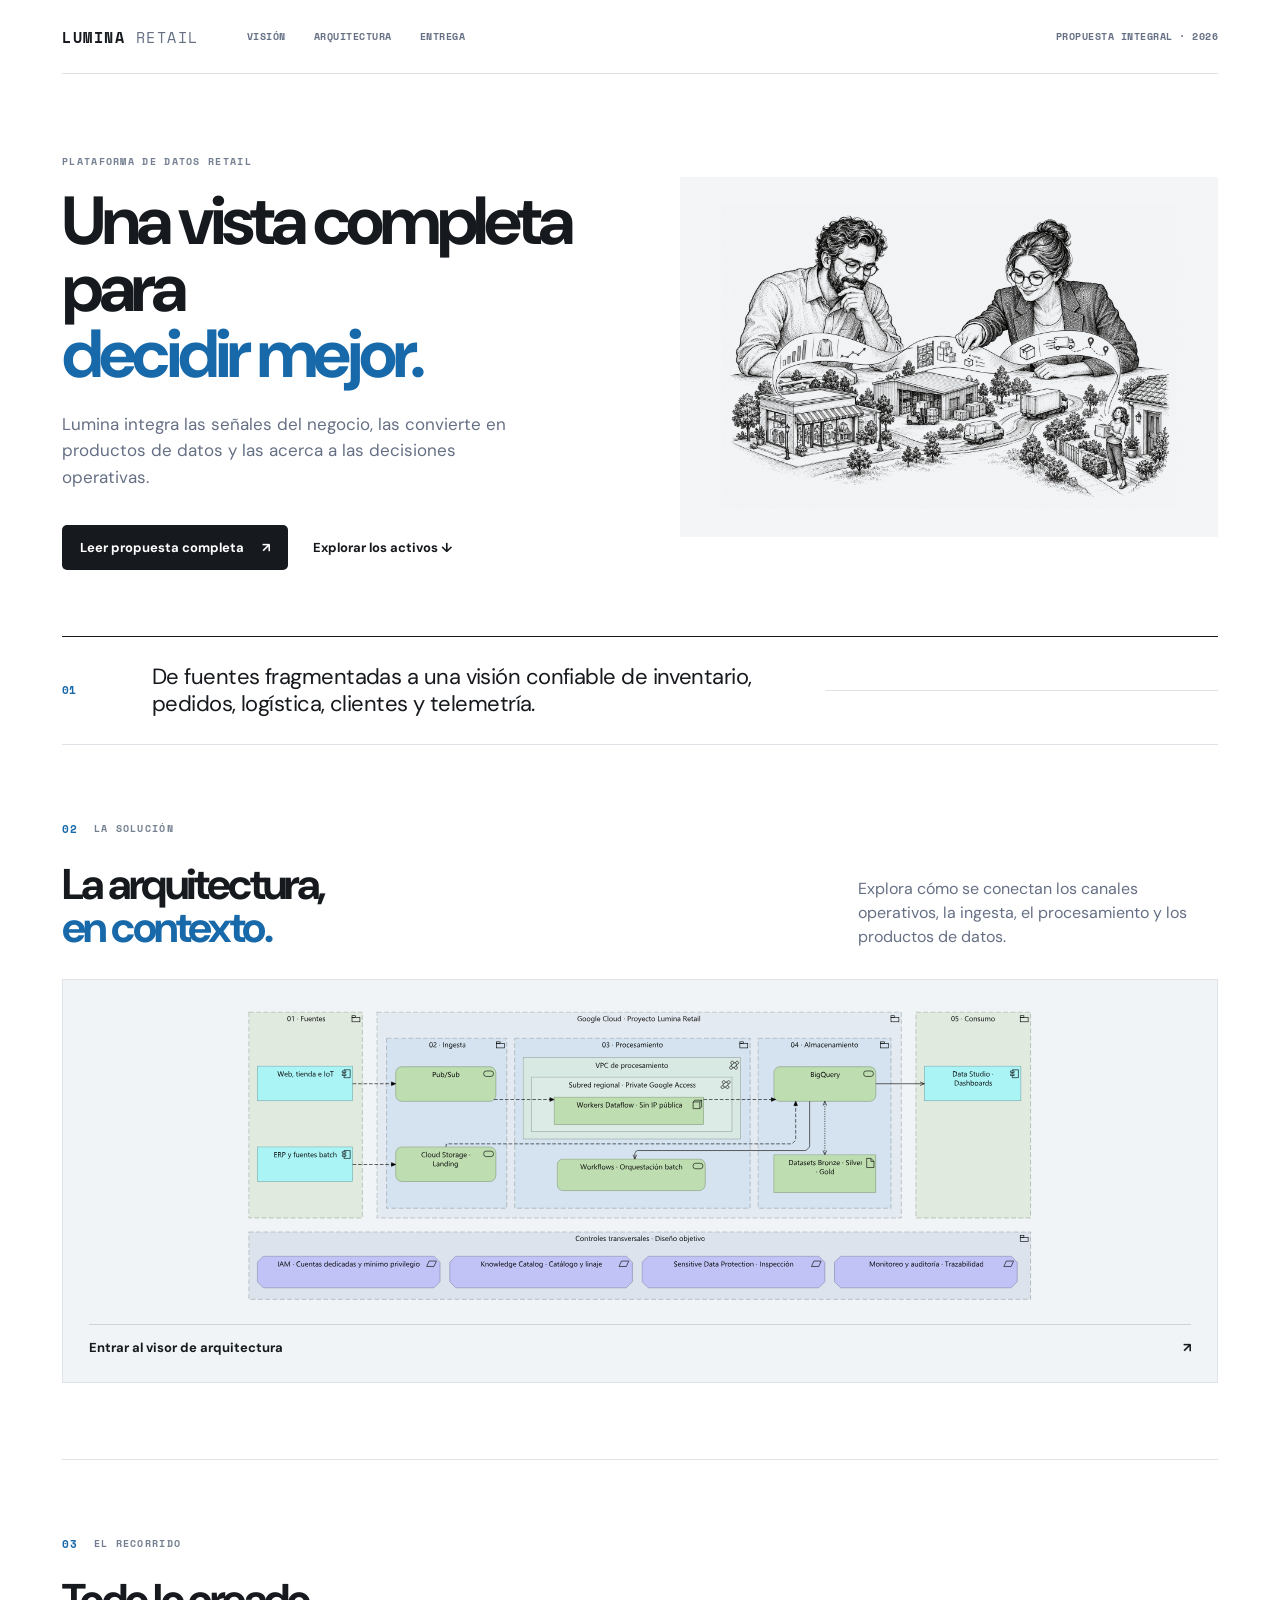
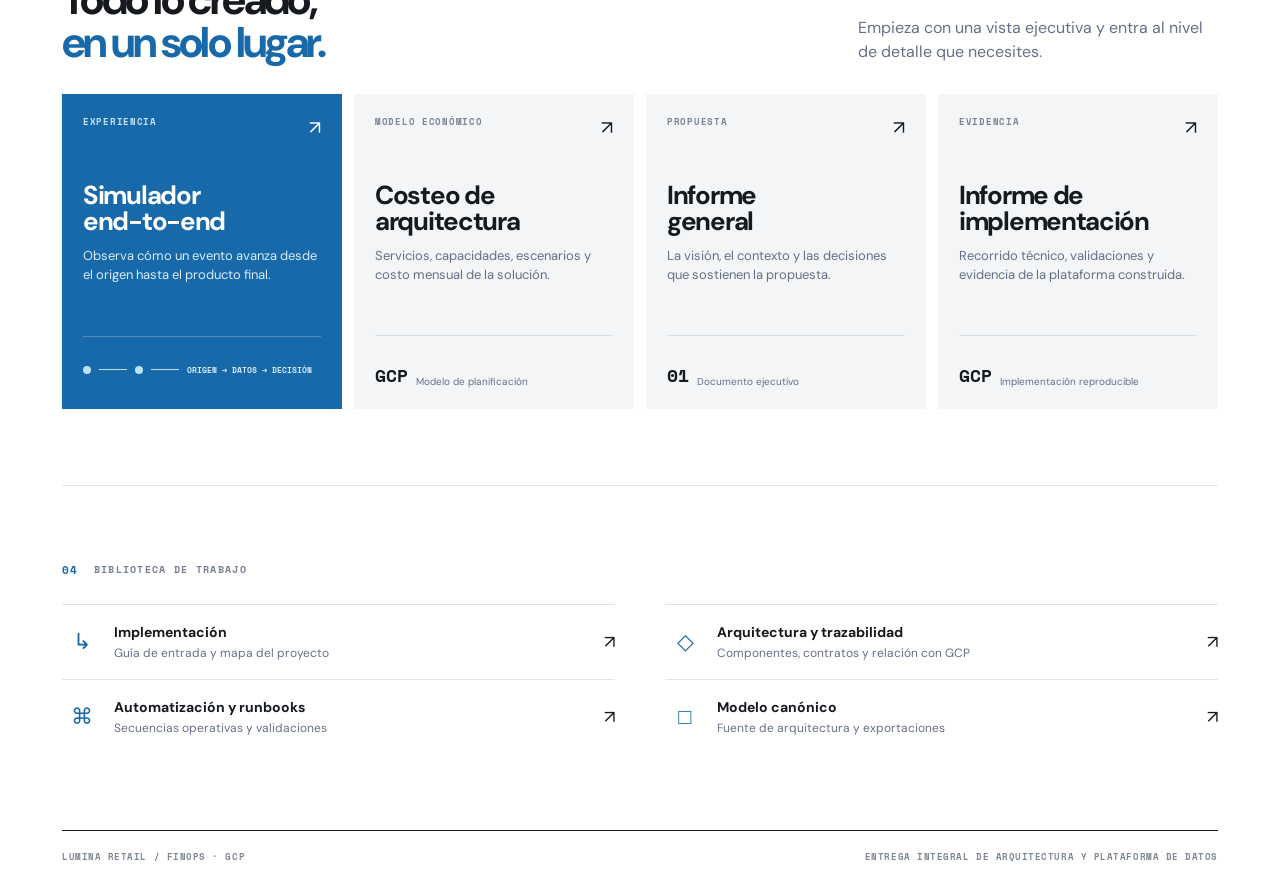
==== docs/index.html @ b5a973d7 "feat: add unified navigation and architecture viewer" ====
<!doctype html>
<html lang="es">
<head>
  <meta charset="utf-8">
  <meta name="viewport" content="width=device-width, initial-scale=1">
  <title>Lumina Retail · Entrega integral</title>
  <link rel="stylesheet" href="portal.css">
</head>
<body>
  <div class="page">
    <header class="masthead">
      <a class="brand" href="./">LUMINA <span>RETAIL</span></a>
      <nav><a href="#vision">Visión</a><a href="#arquitectura">Arquitectura</a><a href="#entrega">Entrega</a></nav>
      <span class="edition">PROPUESTA INTEGRAL · 2026</span>
    </header>

    <main>
      <section class="hero" id="vision">
        <div class="hero-copy">
          <p class="kicker">PLATAFORMA DE DATOS RETAIL</p>
          <h1>Una vista completa para<br><em>decidir mejor.</em></h1>
          <p class="lead">Lumina integra las señales del negocio, las convierte en productos de datos y las acerca a las decisiones operativas.</p>
          <div class="hero-links"><a class="button dark" href="report/Lumina_Retail_Informe.pdf">Leer propuesta completa <span>↗</span></a><a class="text-link" href="#entrega">Explorar los activos <span>↓</span></a></div>
        </div>
        <div class="hero-image"><img src="report-resources/figures/portadas/01_resumen_ejecutivo.png" alt="Visión ejecutiva de Lumina Retail"></div>
      </section>

      <section class="statement"><span class="number">01</span><p>De fuentes fragmentadas a una visión confiable de inventario, pedidos, logística, clientes y telemetría.</p><span class="rule"></span></section>

      <section class="architecture" id="arquitectura">
        <div class="section-label"><span>02</span><span>La solución</span></div>
        <div class="section-intro"><h2>La arquitectura,<br><em>en contexto.</em></h2><p>Explora cómo se conectan los canales operativos, la ingesta, el procesamiento y los productos de datos.</p></div>
        <a class="architecture-card" href="arquitectura/"><img src="report-resources/figures/arquitectura/09_arquitectura_red_overview.svg" alt="Diagrama general de arquitectura de red"><span>Entrar al visor de arquitectura <b>↗</b></span></a>
      </section>

      <section class="journey" id="entrega">
        <div class="section-label"><span>03</span><span>El recorrido</span></div>
        <div class="section-intro"><h2>Todo lo creado,<br><em>en un solo lugar.</em></h2><p>Empieza con una vista ejecutiva y entra al nivel de detalle que necesites.</p></div>
        <div class="cards">
          <a class="card card-feature" href="simulador/"><div class="card-top"><span class="tag blue">EXPERIENCIA</span><span class="arrow">↗</span></div><h3>Simulador<br>end-to-end</h3><p>Observa cómo un evento avanza desde el origen hasta el producto final.</p><div class="card-art flow-art"><i></i><i></i><i></i><i></i><b>ORIGEN → DATOS → DECISIÓN</b></div></a>
          <a class="card" href="costos/"><div class="card-top"><span class="tag">MODELO ECONÓMICO</span><span class="arrow">↗</span></div><h3>Costeo de<br>arquitectura</h3><p>Servicios, capacidades, escenarios y costo mensual de la solución.</p><div class="metric"><strong>GCP</strong><span>Modelo de planificación</span></div></a>
          <a class="card" href="report/Lumina_Retail_Informe.pdf"><div class="card-top"><span class="tag">PROPUESTA</span><span class="arrow">↗</span></div><h3>Informe<br>general</h3><p>La visión, el contexto y las decisiones que sostienen la propuesta.</p><div class="metric"><strong>01</strong><span>Documento ejecutivo</span></div></a>
          <a class="card" href="https://github.com/Codenid/lumina-retail-data-platform/blob/main/implementation/docs/informe-tecnico/informe/informe-tecnico-implementacion-gcp.pdf"><div class="card-top"><span class="tag">EVIDENCIA</span><span class="arrow">↗</span></div><h3>Informe de<br>implementación</h3><p>Recorrido técnico, validaciones y evidencia de la plataforma construida.</p><div class="metric"><strong>GCP</strong><span>Implementación reproducible</span></div></a>
        </div>
      </section>

      <section class="library">
        <div class="section-label"><span>04</span><span>Biblioteca de trabajo</span></div>
        <div class="library-grid">
          <a href="https://github.com/Codenid/lumina-retail-data-platform/blob/main/implementation/README.md"><span class="lib-icon">↳</span><span><b>Implementación</b><small>Guía de entrada y mapa del proyecto</small></span><strong>↗</strong></a>
          <a href="https://github.com/Codenid/lumina-retail-data-platform/blob/main/implementation/docs/arquitectura/README.md"><span class="lib-icon">◇</span><span><b>Arquitectura y trazabilidad</b><small>Componentes, contratos y relación con GCP</small></span><strong>↗</strong></a>
          <a href="https://github.com/Codenid/lumina-retail-data-platform/tree/main/implementation/automatizacion"><span class="lib-icon">⌘</span><span><b>Automatización y runbooks</b><small>Secuencias operativas y validaciones</small></span><strong>↗</strong></a>
          <a href="arquitectura/"><span class="lib-icon">□</span><span><b>Modelo canónico</b><small>Fuente de arquitectura y exportaciones</small></span><strong>↗</strong></a>
        </div>
      </section>
    </main>

    <footer><span>LUMINA RETAIL / FINOPS · GCP</span><span>Entrega integral de arquitectura y plataforma de datos</span></footer>
  </div>
</body>
</html>
---- docs/portal.css ----
@import url('https://fonts.googleapis.com/css2?family=DM+Sans:wght@400;500;600;700&family=Space+Mono:wght@400;700&display=swap');
:root{--ink:#16191d;--muted:#667085;--line:#dfe3e8;--soft:#f3f5f7;--blue:#1769aa;--blue-soft:#e7f2fb;--white:#fff}*{box-sizing:border-box}html{scroll-behavior:smooth}body{margin:0;background:#fff;color:var(--ink);font-family:'DM Sans',sans-serif}.page{max-width:1440px;margin:auto;padding:0 62px}.masthead{height:74px;border-bottom:1px solid var(--line);display:flex;align-items:center;gap:48px}.brand{font:700 15px 'Space Mono',monospace;letter-spacing:.1em;color:var(--ink);text-decoration:none}.brand span{font-weight:400;color:var(--muted)}nav{display:flex;gap:28px}nav a,.edition{font:700 10px 'Space Mono',monospace;letter-spacing:.05em;text-transform:uppercase;color:var(--muted);text-decoration:none}nav a:hover{color:var(--ink)}.edition{margin-left:auto}.hero{display:grid;grid-template-columns:1fr 1fr;min-height:530px;align-items:center;gap:80px;padding:70px 0 66px}.kicker,.section-label{font:700 10px 'Space Mono',monospace;letter-spacing:.13em;text-transform:uppercase;color:#748091}.hero h1{font-size:68px;line-height:.98;letter-spacing:-.065em;margin:19px 0 23px}.hero h1 em,.section-intro h2 em{font-style:normal;color:var(--blue)}.lead{max-width:470px;color:var(--muted);font-size:17px;line-height:1.55;margin:0}.hero-links{display:flex;align-items:center;gap:25px;margin-top:35px}.button{display:inline-flex;gap:18px;align-items:center;text-decoration:none;padding:14px 18px;border-radius:5px;font-size:13px;font-weight:700}.button.dark{background:var(--ink);color:#fff}.text-link{color:var(--ink);font-size:13px;font-weight:700;text-decoration:none}.hero-image{background:var(--soft);padding:28px;height:360px;display:flex;align-items:center;justify-content:center}.hero-image img{width:100%;height:100%;object-fit:contain;mix-blend-mode:multiply}.statement{border-top:1px solid var(--ink);border-bottom:1px solid var(--line);display:grid;grid-template-columns:70px 1fr 34%;gap:20px;align-items:center;padding:26px 0}.statement .number,.section-label span:first-child{font:700 11px 'Space Mono',monospace;color:var(--blue)}.statement p{font-size:22px;line-height:1.25;letter-spacing:-.025em;max-width:760px;margin:0}.rule{height:1px;background:var(--line)}section.architecture,.journey,.library{padding:76px 0}.section-label{display:flex;gap:15px;align-items:center;margin-bottom:26px}.section-intro{display:flex;justify-content:space-between;align-items:end;gap:40px;margin-bottom:30px}.section-intro h2{font-size:43px;line-height:1;letter-spacing:-.06em;margin:0}.section-intro p{max-width:360px;color:var(--muted);line-height:1.5;margin:0}.architecture-card{display:block;background:#f1f4f6;border:1px solid var(--line);padding:26px;text-decoration:none;color:var(--ink);transition:.2s}.architecture-card:hover{border-color:#9fc9e8;background:#edf6fc}.architecture-card img{display:block;width:100%;height:300px;object-fit:contain;mix-blend-mode:multiply}.architecture-card span{display:flex;justify-content:space-between;border-top:1px solid #ccd3da;padding-top:14px;margin-top:18px;font-size:13px;font-weight:700}.journey{border-top:1px solid var(--line)}.cards{display:grid;grid-template-columns:repeat(4,1fr);gap:12px}.card{min-height:315px;padding:20px;background:var(--soft);text-decoration:none;color:var(--ink);display:flex;flex-direction:column;transition:.2s;border:1px solid transparent}.card:hover{background:#eef6fc;border-color:#9fc9e8;transform:translateY(-3px)}.card-feature{background:var(--blue);color:white}.card-feature:hover{background:#115a91;border-color:var(--blue)}.card-top{display:flex;justify-content:space-between}.tag{font:700 9px 'Space Mono',monospace;letter-spacing:.08em;color:#788493}.card-feature .tag{color:#c6e5f8}.arrow{font-size:19px}.card h3{font-size:26px;letter-spacing:-.05em;line-height:1.02;margin:42px 0 12px}.card p{font-size:13px;line-height:1.45;color:var(--muted);margin:0}.card-feature p{color:#d8edf9}.metric{margin-top:auto;padding-top:26px;border-top:1px solid #d9dee4;display:flex;align-items:end;gap:8px}.card-feature .metric{border-color:#4d8eb9}.metric strong{font:700 18px 'Space Mono',monospace}.metric span{font-size:10px;color:var(--muted)}.card-feature .metric span{color:#d8edf9}.flow-art{margin-top:auto;height:52px;display:flex;align-items:center;gap:8px;border-top:1px solid #4d8eb9;padding-top:15px}.flow-art i{width:8px;height:8px;border-radius:50%;background:#bde2f7}.flow-art i:nth-child(2){width:28px;height:1px;border-radius:0}.flow-art i:nth-child(3){width:8px}.flow-art i:nth-child(4){width:28px;height:1px;border-radius:0}.flow-art b{font:700 8px 'Space Mono',monospace;color:#d8edf9}.library{border-top:1px solid var(--line)}.library-grid{display:grid;grid-template-columns:1fr 1fr;gap:0 50px}.library-grid a{display:grid;grid-template-columns:40px 1fr 20px;align-items:center;gap:12px;border-top:1px solid var(--line);padding:18px 0;color:var(--ink);text-decoration:none}.library-grid a:hover b{color:var(--blue)}.lib-icon{font-size:22px;color:var(--blue);text-align:center}.library-grid b{display:block;font-size:14px}.library-grid small{display:block;color:var(--muted);font-size:12px;margin-top:4px}.library-grid strong{font-size:18px;font-weight:400;text-align:right}footer{border-top:1px solid var(--ink);padding:19px 0 28px;display:flex;justify-content:space-between;color:#7c8794;font:700 9px 'Space Mono',monospace;letter-spacing:.06em;text-transform:uppercase}@media(max-width:900px){.page{padding:0 22px}.masthead{gap:20px}.edition{display:none}.hero{grid-template-columns:1fr;gap:36px;padding:50px 0}.hero h1{font-size:52px}.hero-image{height:250px}.cards{grid-template-columns:1fr 1fr}.statement{grid-template-columns:45px 1fr}.rule{display:none}}@media(max-width:580px){nav{display:none}.hero h1{font-size:45px}.section-intro{display:block}.section-intro p{margin-top:18px}.cards,.library-grid{grid-template-columns:1fr}.statement p{font-size:18px}footer{display:block;line-height:2}.hero-links{flex-wrap:wrap}}
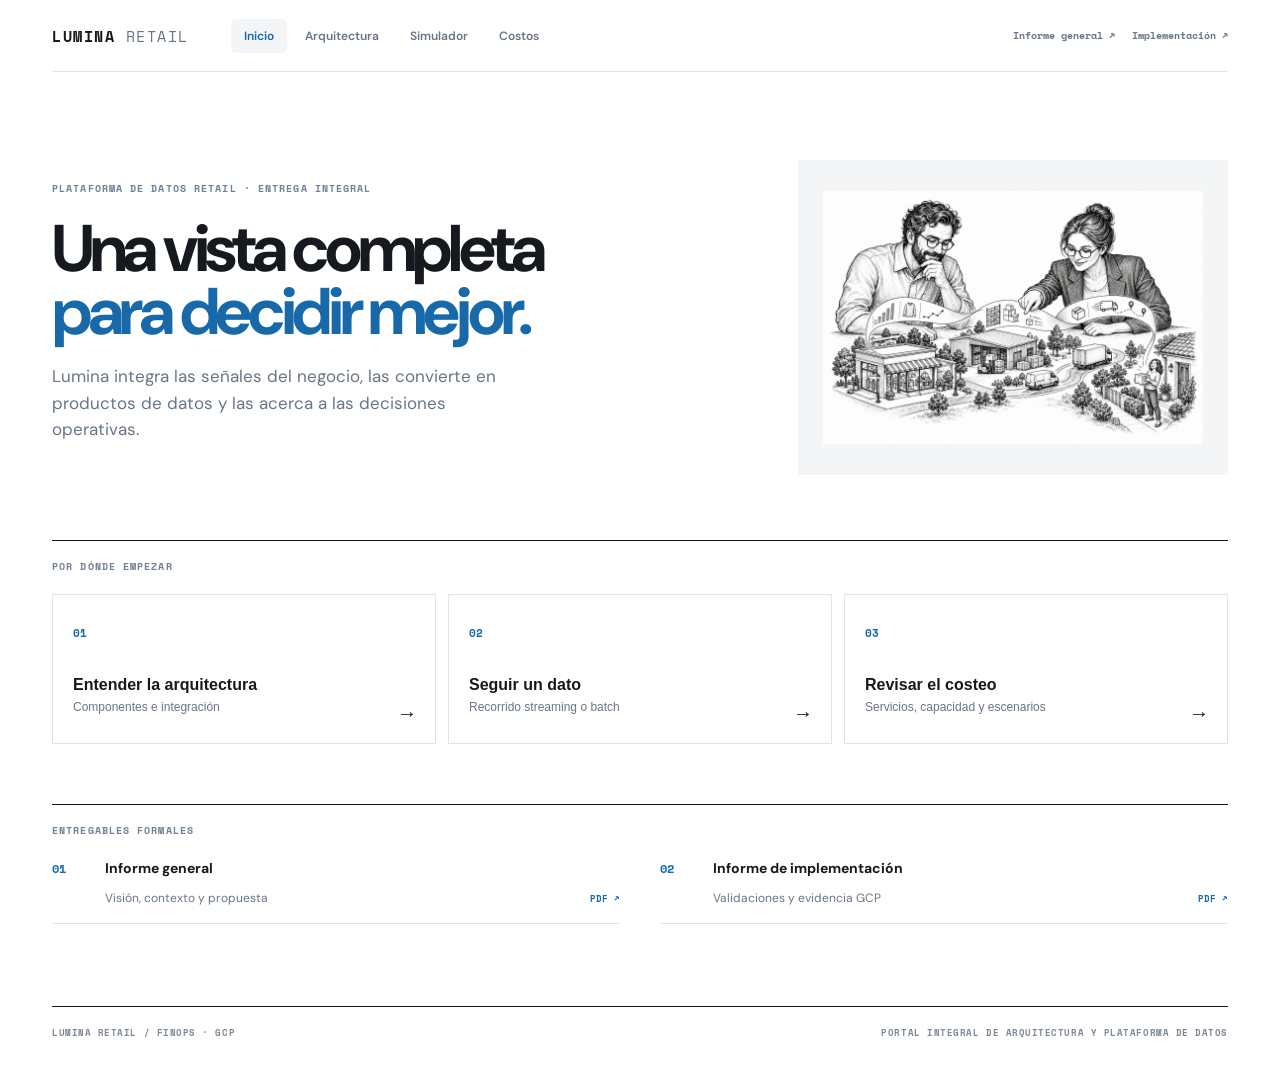
==== commit e772d6c5: "feat: unify portal simulator costs and architecture" ====
--- a/docs/index.html
+++ b/docs/index.html
@@ -1,61 +1,39 @@
 <!doctype html>
 <html lang="es">
 <head>
-  <meta charset="utf-8">
-  <meta name="viewport" content="width=device-width, initial-scale=1">
-  <title>Lumina Retail · Entrega integral</title>
-  <link rel="stylesheet" href="portal.css">
+  <meta charset="utf-8"><meta name="viewport" content="width=device-width, initial-scale=1">
+  <title>Lumina Retail · Plataforma integral</title><link rel="stylesheet" href="portal.css">
 </head>
 <body>
-  <div class="page">
-    <header class="masthead">
-      <a class="brand" href="./">LUMINA <span>RETAIL</span></a>
-      <nav><a href="#vision">Visión</a><a href="#arquitectura">Arquitectura</a><a href="#entrega">Entrega</a></nav>
-      <span class="edition">PROPUESTA INTEGRAL · 2026</span>
+  <div class="app-shell">
+    <header class="app-header">
+      <a class="brand" href="#inicio" data-view="inicio">LUMINA <span>RETAIL</span></a>
+      <nav class="main-nav" aria-label="Navegación principal">
+        <button class="nav-item active" data-view="inicio">Inicio</button>
+        <button class="nav-item" data-view="arquitectura">Arquitectura</button>
+        <button class="nav-item" data-view="simulador">Simulador</button>
+        <button class="nav-item" data-view="costos">Costos</button>
+      </nav>
+      <div class="header-links"><a href="report/Lumina_Retail_Informe.pdf" target="_blank">Informe general ↗</a><a href="https://github.com/Codenid/lumina-retail-data-platform/blob/main/implementation/docs/informe-tecnico/informe/informe-tecnico-implementacion-gcp.pdf" target="_blank">Implementación ↗</a></div>
     </header>
 
     <main>
-      <section class="hero" id="vision">
-        <div class="hero-copy">
-          <p class="kicker">PLATAFORMA DE DATOS RETAIL</p>
-          <h1>Una vista completa para<br><em>decidir mejor.</em></h1>
-          <p class="lead">Lumina integra las señales del negocio, las convierte en productos de datos y las acerca a las decisiones operativas.</p>
-          <div class="hero-links"><a class="button dark" href="report/Lumina_Retail_Informe.pdf">Leer propuesta completa <span>↗</span></a><a class="text-link" href="#entrega">Explorar los activos <span>↓</span></a></div>
-        </div>
-        <div class="hero-image"><img src="report-resources/figures/portadas/01_resumen_ejecutivo.png" alt="Visión ejecutiva de Lumina Retail"></div>
+      <section class="view active" id="inicio">
+        <div class="welcome"><div><span class="eyebrow">PLATAFORMA DE DATOS RETAIL · ENTREGA INTEGRAL</span><h1>Una vista completa<br><em>para decidir mejor.</em></h1><p>Lumina integra las señales del negocio, las convierte en productos de datos y las acerca a las decisiones operativas.</p></div><img src="report-resources/figures/portadas/01_resumen_ejecutivo.png" alt="Visión ejecutiva de Lumina Retail"></div>
+        <div class="quick-start"><div class="eyebrow">POR DÓNDE EMPEZAR</div><div class="start-grid"><button data-view="arquitectura"><span class="step">01</span><b>Entender la arquitectura</b><small>Componentes e integración</small><i>→</i></button><button data-view="simulador"><span class="step">02</span><b>Seguir un dato</b><small>Recorrido streaming o batch</small><i>→</i></button><button data-view="costos"><span class="step">03</span><b>Revisar el costeo</b><small>Servicios, capacidad y escenarios</small><i>→</i></button></div></div>
+        <div class="deliverables"><div class="eyebrow">ENTREGABLES FORMALES</div><div class="deliverable-links"><a href="report/Lumina_Retail_Informe.pdf" target="_blank"><span>01</span><b>Informe general</b><small>Visión, contexto y propuesta</small><strong>PDF ↗</strong></a><a href="https://github.com/Codenid/lumina-retail-data-platform/blob/main/implementation/docs/informe-tecnico/informe/informe-tecnico-implementacion-gcp.pdf" target="_blank"><span>02</span><b>Informe de implementación</b><small>Validaciones y evidencia GCP</small><strong>PDF ↗</strong></a></div></div>
       </section>
 
-      <section class="statement"><span class="number">01</span><p>De fuentes fragmentadas a una visión confiable de inventario, pedidos, logística, clientes y telemetría.</p><span class="rule"></span></section>
+      <section class="view" id="arquitectura"><div class="view-heading"><div><span class="eyebrow">01 · VISOR DE ARQUITECTURA</span><h2>Componentes e integración</h2><p>El mapa principal de la solución y las vistas ArchiMate que explican su evolución.</p></div><a class="pdf-link" href="report-resources/figures/arquitectura/09_arquitectura_red_overview.pdf" target="_blank">Abrir PDF ↗</a></div><div class="main-diagram"><img src="report-resources/figures/arquitectura/09_arquitectura_red_overview.svg" alt="Diagrama principal de componentes e integración"></div><div class="diagram-grid"><a href="report-resources/figures/arquitectura/01_contextual_asis.pdf" target="_blank"><b>01</b><span><strong>Contexto actual</strong><small>Relación con el entorno empresarial</small></span><i>↗</i></a><a href="report-resources/figures/arquitectura/02_contextual_tobe.pdf" target="_blank"><b>02</b><span><strong>Contexto propuesto</strong><small>Alcance futuro de la plataforma</small></span><i>↗</i></a><a href="report-resources/figures/arquitectura/03_pedidos_asis.pdf" target="_blank"><b>03</b><span><strong>Pedidos actual</strong><small>Recorrido operativo vigente</small></span><i>↗</i></a><a href="report-resources/figures/arquitectura/04_pedidos_tobe.pdf" target="_blank"><b>04</b><span><strong>Pedidos propuesto</strong><small>Proceso mejorado con datos</small></span><i>↗</i></a><a href="report-resources/figures/arquitectura/05_aplicaciones_procesos_asis.pdf" target="_blank"><b>05</b><span><strong>Aplicaciones actual</strong><small>Sistemas y procesos existentes</small></span><i>↗</i></a><a href="report-resources/figures/arquitectura/06_aplicaciones_procesos_tobe.pdf" target="_blank"><b>06</b><span><strong>Aplicaciones propuesto</strong><small>Integración de capacidades</small></span><i>↗</i></a><a href="report-resources/figures/arquitectura/07_integracion_macro_tobe.pdf" target="_blank"><b>07</b><span><strong>Integración macro</strong><small>Conexión de dominios de datos</small></span><i>↗</i></a></div></section>
 
-      <section class="architecture" id="arquitectura">
-        <div class="section-label"><span>02</span><span>La solución</span></div>
-        <div class="section-intro"><h2>La arquitectura,<br><em>en contexto.</em></h2><p>Explora cómo se conectan los canales operativos, la ingesta, el procesamiento y los productos de datos.</p></div>
-        <a class="architecture-card" href="arquitectura/"><img src="report-resources/figures/arquitectura/09_arquitectura_red_overview.svg" alt="Diagrama general de arquitectura de red"><span>Entrar al visor de arquitectura <b>↗</b></span></a>
-      </section>
-
-      <section class="journey" id="entrega">
-        <div class="section-label"><span>03</span><span>El recorrido</span></div>
-        <div class="section-intro"><h2>Todo lo creado,<br><em>en un solo lugar.</em></h2><p>Empieza con una vista ejecutiva y entra al nivel de detalle que necesites.</p></div>
-        <div class="cards">
-          <a class="card card-feature" href="simulador/"><div class="card-top"><span class="tag blue">EXPERIENCIA</span><span class="arrow">↗</span></div><h3>Simulador<br>end-to-end</h3><p>Observa cómo un evento avanza desde el origen hasta el producto final.</p><div class="card-art flow-art"><i></i><i></i><i></i><i></i><b>ORIGEN → DATOS → DECISIÓN</b></div></a>
-          <a class="card" href="costos/"><div class="card-top"><span class="tag">MODELO ECONÓMICO</span><span class="arrow">↗</span></div><h3>Costeo de<br>arquitectura</h3><p>Servicios, capacidades, escenarios y costo mensual de la solución.</p><div class="metric"><strong>GCP</strong><span>Modelo de planificación</span></div></a>
-          <a class="card" href="report/Lumina_Retail_Informe.pdf"><div class="card-top"><span class="tag">PROPUESTA</span><span class="arrow">↗</span></div><h3>Informe<br>general</h3><p>La visión, el contexto y las decisiones que sostienen la propuesta.</p><div class="metric"><strong>01</strong><span>Documento ejecutivo</span></div></a>
-          <a class="card" href="https://github.com/Codenid/lumina-retail-data-platform/blob/main/implementation/docs/informe-tecnico/informe/informe-tecnico-implementacion-gcp.pdf"><div class="card-top"><span class="tag">EVIDENCIA</span><span class="arrow">↗</span></div><h3>Informe de<br>implementación</h3><p>Recorrido técnico, validaciones y evidencia de la plataforma construida.</p><div class="metric"><strong>GCP</strong><span>Implementación reproducible</span></div></a>
-        </div>
-      </section>
-
-      <section class="library">
-        <div class="section-label"><span>04</span><span>Biblioteca de trabajo</span></div>
-        <div class="library-grid">
-          <a href="https://github.com/Codenid/lumina-retail-data-platform/blob/main/implementation/README.md"><span class="lib-icon">↳</span><span><b>Implementación</b><small>Guía de entrada y mapa del proyecto</small></span><strong>↗</strong></a>
-          <a href="https://github.com/Codenid/lumina-retail-data-platform/blob/main/implementation/docs/arquitectura/README.md"><span class="lib-icon">◇</span><span><b>Arquitectura y trazabilidad</b><small>Componentes, contratos y relación con GCP</small></span><strong>↗</strong></a>
-          <a href="https://github.com/Codenid/lumina-retail-data-platform/tree/main/implementation/automatizacion"><span class="lib-icon">⌘</span><span><b>Automatización y runbooks</b><small>Secuencias operativas y validaciones</small></span><strong>↗</strong></a>
-          <a href="arquitectura/"><span class="lib-icon">□</span><span><b>Modelo canónico</b><small>Fuente de arquitectura y exportaciones</small></span><strong>↗</strong></a>
-        </div>
-      </section>
+      <section class="view embedded" id="simulador"><div class="embed-heading"><div><span class="eyebrow">02 · SIMULADOR END-TO-END</span><h2>Observa cómo fluye un dato</h2></div><button data-view="inicio">← Volver al inicio</button></div><iframe src="simulador/index.html" title="Simulador end-to-end"></iframe></section>
+      <section class="view embedded" id="costos"><div class="embed-heading"><div><span class="eyebrow">03 · MODELO ECONÓMICO</span><h2>Costeo de arquitectura</h2></div><button data-view="inicio">← Volver al inicio</button></div><iframe src="costos/index.html" title="Calculadora de costos GCP"></iframe></section>
     </main>
-
-    <footer><span>LUMINA RETAIL / FINOPS · GCP</span><span>Entrega integral de arquitectura y plataforma de datos</span></footer>
+    <footer><span>LUMINA RETAIL / FINOPS · GCP</span><span>Portal integral de arquitectura y plataforma de datos</span></footer>
   </div>
-</body>
-</html>
+  <script>
+    const views=[...document.querySelectorAll('.view')];
+    function show(id){views.forEach(v=>v.classList.toggle('active',v.id===id));document.querySelectorAll('[data-view]').forEach(x=>x.classList.toggle('active',x.dataset.view===id));history.replaceState(null,'','#'+id);window.scrollTo({top:0,behavior:'smooth'})}
+    document.addEventListener('click',e=>{const b=e.target.closest('[data-view]');if(b){e.preventDefault();show(b.dataset.view)}});show(location.hash.slice(1)||'inicio');
+  </script>
+</body></html>
--- a/docs/portal.css
+++ b/docs/portal.css
@@ -1,2 +1,2 @@
 @import url('https://fonts.googleapis.com/css2?family=DM+Sans:wght@400;500;600;700&family=Space+Mono:wght@400;700&display=swap');
-:root{--ink:#16191d;--muted:#667085;--line:#dfe3e8;--soft:#f3f5f7;--blue:#1769aa;--blue-soft:#e7f2fb;--white:#fff}*{box-sizing:border-box}html{scroll-behavior:smooth}body{margin:0;background:#fff;color:var(--ink);font-family:'DM Sans',sans-serif}.page{max-width:1440px;margin:auto;padding:0 62px}.masthead{height:74px;border-bottom:1px solid var(--line);display:flex;align-items:center;gap:48px}.brand{font:700 15px 'Space Mono',monospace;letter-spacing:.1em;color:var(--ink);text-decoration:none}.brand span{font-weight:400;color:var(--muted)}nav{display:flex;gap:28px}nav a,.edition{font:700 10px 'Space Mono',monospace;letter-spacing:.05em;text-transform:uppercase;color:var(--muted);text-decoration:none}nav a:hover{color:var(--ink)}.edition{margin-left:auto}.hero{display:grid;grid-template-columns:1fr 1fr;min-height:530px;align-items:center;gap:80px;padding:70px 0 66px}.kicker,.section-label{font:700 10px 'Space Mono',monospace;letter-spacing:.13em;text-transform:uppercase;color:#748091}.hero h1{font-size:68px;line-height:.98;letter-spacing:-.065em;margin:19px 0 23px}.hero h1 em,.section-intro h2 em{font-style:normal;color:var(--blue)}.lead{max-width:470px;color:var(--muted);font-size:17px;line-height:1.55;margin:0}.hero-links{display:flex;align-items:center;gap:25px;margin-top:35px}.button{display:inline-flex;gap:18px;align-items:center;text-decoration:none;padding:14px 18px;border-radius:5px;font-size:13px;font-weight:700}.button.dark{background:var(--ink);color:#fff}.text-link{color:var(--ink);font-size:13px;font-weight:700;text-decoration:none}.hero-image{background:var(--soft);padding:28px;height:360px;display:flex;align-items:center;justify-content:center}.hero-image img{width:100%;height:100%;object-fit:contain;mix-blend-mode:multiply}.statement{border-top:1px solid var(--ink);border-bottom:1px solid var(--line);display:grid;grid-template-columns:70px 1fr 34%;gap:20px;align-items:center;padding:26px 0}.statement .number,.section-label span:first-child{font:700 11px 'Space Mono',monospace;color:var(--blue)}.statement p{font-size:22px;line-height:1.25;letter-spacing:-.025em;max-width:760px;margin:0}.rule{height:1px;background:var(--line)}section.architecture,.journey,.library{padding:76px 0}.section-label{display:flex;gap:15px;align-items:center;margin-bottom:26px}.section-intro{display:flex;justify-content:space-between;align-items:end;gap:40px;margin-bottom:30px}.section-intro h2{font-size:43px;line-height:1;letter-spacing:-.06em;margin:0}.section-intro p{max-width:360px;color:var(--muted);line-height:1.5;margin:0}.architecture-card{display:block;background:#f1f4f6;border:1px solid var(--line);padding:26px;text-decoration:none;color:var(--ink);transition:.2s}.architecture-card:hover{border-color:#9fc9e8;background:#edf6fc}.architecture-card img{display:block;width:100%;height:300px;object-fit:contain;mix-blend-mode:multiply}.architecture-card span{display:flex;justify-content:space-between;border-top:1px solid #ccd3da;padding-top:14px;margin-top:18px;font-size:13px;font-weight:700}.journey{border-top:1px solid var(--line)}.cards{display:grid;grid-template-columns:repeat(4,1fr);gap:12px}.card{min-height:315px;padding:20px;background:var(--soft);text-decoration:none;color:var(--ink);display:flex;flex-direction:column;transition:.2s;border:1px solid transparent}.card:hover{background:#eef6fc;border-color:#9fc9e8;transform:translateY(-3px)}.card-feature{background:var(--blue);color:white}.card-feature:hover{background:#115a91;border-color:var(--blue)}.card-top{display:flex;justify-content:space-between}.tag{font:700 9px 'Space Mono',monospace;letter-spacing:.08em;color:#788493}.card-feature .tag{color:#c6e5f8}.arrow{font-size:19px}.card h3{font-size:26px;letter-spacing:-.05em;line-height:1.02;margin:42px 0 12px}.card p{font-size:13px;line-height:1.45;color:var(--muted);margin:0}.card-feature p{color:#d8edf9}.metric{margin-top:auto;padding-top:26px;border-top:1px solid #d9dee4;display:flex;align-items:end;gap:8px}.card-feature .metric{border-color:#4d8eb9}.metric strong{font:700 18px 'Space Mono',monospace}.metric span{font-size:10px;color:var(--muted)}.card-feature .metric span{color:#d8edf9}.flow-art{margin-top:auto;height:52px;display:flex;align-items:center;gap:8px;border-top:1px solid #4d8eb9;padding-top:15px}.flow-art i{width:8px;height:8px;border-radius:50%;background:#bde2f7}.flow-art i:nth-child(2){width:28px;height:1px;border-radius:0}.flow-art i:nth-child(3){width:8px}.flow-art i:nth-child(4){width:28px;height:1px;border-radius:0}.flow-art b{font:700 8px 'Space Mono',monospace;color:#d8edf9}.library{border-top:1px solid var(--line)}.library-grid{display:grid;grid-template-columns:1fr 1fr;gap:0 50px}.library-grid a{display:grid;grid-template-columns:40px 1fr 20px;align-items:center;gap:12px;border-top:1px solid var(--line);padding:18px 0;color:var(--ink);text-decoration:none}.library-grid a:hover b{color:var(--blue)}.lib-icon{font-size:22px;color:var(--blue);text-align:center}.library-grid b{display:block;font-size:14px}.library-grid small{display:block;color:var(--muted);font-size:12px;margin-top:4px}.library-grid strong{font-size:18px;font-weight:400;text-align:right}footer{border-top:1px solid var(--ink);padding:19px 0 28px;display:flex;justify-content:space-between;color:#7c8794;font:700 9px 'Space Mono',monospace;letter-spacing:.06em;text-transform:uppercase}@media(max-width:900px){.page{padding:0 22px}.masthead{gap:20px}.edition{display:none}.hero{grid-template-columns:1fr;gap:36px;padding:50px 0}.hero h1{font-size:52px}.hero-image{height:250px}.cards{grid-template-columns:1fr 1fr}.statement{grid-template-columns:45px 1fr}.rule{display:none}}@media(max-width:580px){nav{display:none}.hero h1{font-size:45px}.section-intro{display:block}.section-intro p{margin-top:18px}.cards,.library-grid{grid-template-columns:1fr}.statement p{font-size:18px}footer{display:block;line-height:2}.hero-links{flex-wrap:wrap}}
+:root{--ink:#16191d;--muted:#697586;--line:#dfe3e8;--soft:#f3f5f7;--blue:#1769aa;--white:#fff}*{box-sizing:border-box}html{scroll-behavior:smooth}body{margin:0;background:var(--white);color:var(--ink);font-family:'DM Sans',sans-serif}.app-shell{max-width:1440px;margin:auto;padding:0 52px}.app-header{height:72px;border-bottom:1px solid var(--line);display:flex;align-items:center;gap:42px}.brand{font:700 15px 'Space Mono',monospace;letter-spacing:.1em;text-decoration:none;color:var(--ink);white-space:nowrap}.brand span{font-weight:400;color:var(--muted)}.main-nav{display:flex;gap:5px}.nav-item{border:0;background:transparent;padding:9px 13px;border-radius:5px;color:var(--muted);font:600 12px 'DM Sans';cursor:pointer}.nav-item:hover,.nav-item.active{background:var(--soft);color:var(--ink)}.nav-item.active{color:var(--blue)}.header-links{display:flex;gap:17px;margin-left:auto}.header-links a{font:600 10px 'Space Mono',monospace;color:var(--muted);text-decoration:none}.header-links a:hover{color:var(--blue)}.view{display:none;padding:60px 0 82px;min-height:calc(100vh - 125px)}.view.active{display:block}.eyebrow{font:700 10px 'Space Mono',monospace;letter-spacing:.11em;color:#718096;text-transform:uppercase}.welcome{display:grid;grid-template-columns:1fr 430px;align-items:center;gap:90px;padding:28px 0 65px}.welcome h1{font-size:66px;line-height:.96;letter-spacing:-.065em;margin:20px 0}.welcome h1 em{font-style:normal;color:var(--blue)}.welcome p{max-width:470px;color:var(--muted);font-size:17px;line-height:1.55}.welcome img{width:100%;height:315px;object-fit:contain;background:var(--soft);mix-blend-mode:multiply;padding:25px}.quick-start,.deliverables{border-top:1px solid var(--ink);padding-top:18px}.start-grid{display:grid;grid-template-columns:repeat(3,1fr);gap:12px;margin-top:20px}.start-grid button{position:relative;text-align:left;border:1px solid var(--line);background:#fff;min-height:150px;padding:20px;cursor:pointer;color:var(--ink);transition:.2s}.start-grid button:hover{border-color:#9fc9e8;background:#f5faff}.start-grid .step{font:700 11px 'Space Mono',monospace;color:var(--blue);display:block;margin-bottom:35px}.start-grid b,.start-grid small{display:block}.start-grid b{font-size:16px}.start-grid small{margin-top:6px;color:var(--muted);font-size:12px}.start-grid i{position:absolute;right:18px;bottom:18px;font-size:20px;font-style:normal}.deliverables{margin-top:60px}.deliverable-links{display:grid;grid-template-columns:1fr 1fr;gap:40px;margin-top:4px}.deliverable-links a{display:grid;grid-template-columns:40px 1fr auto;align-items:center;gap:13px;padding:17px 0;border-bottom:1px solid var(--line);text-decoration:none;color:var(--ink)}.deliverable-links span{font:700 12px 'Space Mono',monospace;color:var(--blue)}.deliverable-links b{font-size:14px}.deliverable-links small{grid-column:2;color:var(--muted);font-size:12px}.deliverable-links strong{font:700 9px 'Space Mono',monospace;color:var(--blue)}.view-heading,.embed-heading{display:flex;justify-content:space-between;align-items:end;border-bottom:1px solid var(--ink);padding-bottom:20px;margin-bottom:20px}.view-heading h2,.embed-heading h2{font-size:43px;letter-spacing:-.06em;line-height:1;margin:14px 0 0}.view-heading p{color:var(--muted);margin:13px 0 0}.pdf-link,.embed-heading button{font:600 11px 'Space Mono',monospace;color:var(--blue);border:0;background:transparent;text-decoration:none;cursor:pointer}.main-diagram{background:var(--soft);padding:28px}.main-diagram img{display:block;width:100%;height:460px;object-fit:contain;mix-blend-mode:multiply}.diagram-grid{display:grid;grid-template-columns:1fr 1fr;gap:0 50px;margin-top:36px;border-top:1px solid var(--line)}.diagram-grid a{display:grid;grid-template-columns:40px 1fr 20px;gap:13px;align-items:center;padding:17px 0;border-bottom:1px solid var(--line);text-decoration:none;color:var(--ink)}.diagram-grid a:hover strong{color:var(--blue)}.diagram-grid b{font:700 12px 'Space Mono',monospace;color:var(--blue)}.diagram-grid strong{font-size:14px}.diagram-grid small{display:block;color:var(--muted);font-size:12px;margin-top:5px}.embedded{padding-bottom:30px}.embedded iframe{width:100%;height:calc(100vh - 190px);min-height:760px;border:1px solid var(--line);background:#fff}.embed-heading{margin-bottom:16px}.embed-heading button{padding-bottom:4px}footer{border-top:1px solid var(--ink);padding:19px 0 28px;display:flex;justify-content:space-between;color:#7c8794;font:700 9px 'Space Mono',monospace;letter-spacing:.06em;text-transform:uppercase}.site-nav{display:none!important}@media(max-width:900px){.app-shell{padding:0 20px}.app-header{gap:16px;overflow:auto}.main-nav{order:3}.header-links{display:none}.welcome{grid-template-columns:1fr;gap:28px;padding-top:20px}.welcome h1{font-size:54px}.welcome img{height:230px}.start-grid,.deliverable-links{grid-template-columns:1fr}.view-heading,.embed-heading{display:block}.pdf-link,.embed-heading button{display:inline-block;margin-top:20px}.main-diagram img{height:260px}.diagram-grid{grid-template-columns:1fr}.embedded iframe{min-height:720px}footer{display:block;line-height:2}}
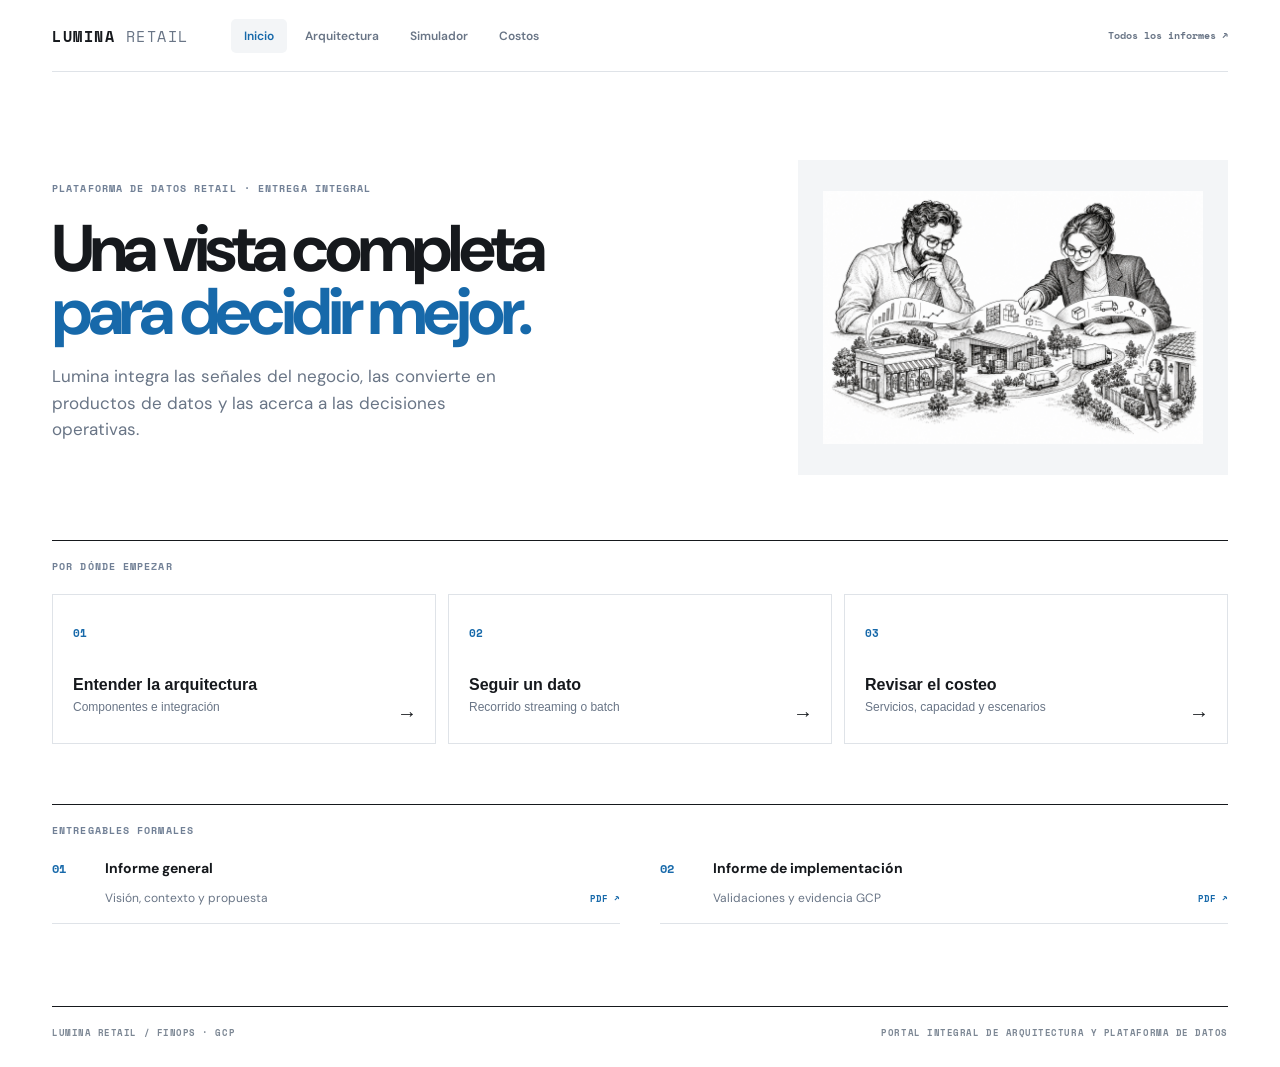
==== commit dff4c077: "docs: centralize reports and finalize implementation deliverable" ====
--- a/docs/index.html
+++ b/docs/index.html
@@ -2,7 +2,7 @@
 <html lang="es">
 <head>
   <meta charset="utf-8"><meta name="viewport" content="width=device-width, initial-scale=1">
-  <title>Lumina Retail · Plataforma integral</title><link rel="stylesheet" href="portal.css">
+  <title>Lumina Retail · Plataforma integral</title><link rel="stylesheet" href="portal.css"><style>.main-diagram iframe{display:block;width:100%;height:460px;border:0;background:#fff}.diagram-caption{display:flex;justify-content:space-between;gap:40px;padding:17px 0;border-bottom:1px solid #dfe3e8}.diagram-caption strong{font-size:18px}.diagram-caption span{max-width:560px;color:#697586;font-size:13px;line-height:1.4}.diagram-grid button{font:inherit;text-align:left;background:#fff;cursor:pointer}.diagram-grid button.selected{background:#f5faff}.view-count{font:700 10px 'Space Mono',monospace;color:#1769aa}</style>
 </head>
 <body>
   <div class="app-shell">
@@ -14,26 +14,28 @@
         <button class="nav-item" data-view="simulador">Simulador</button>
         <button class="nav-item" data-view="costos">Costos</button>
       </nav>
-      <div class="header-links"><a href="report/Lumina_Retail_Informe.pdf" target="_blank">Informe general ↗</a><a href="https://github.com/Codenid/lumina-retail-data-platform/blob/main/implementation/docs/informe-tecnico/informe/informe-tecnico-implementacion-gcp.pdf" target="_blank">Implementación ↗</a></div>
+      <div class="header-links"><a href="informes/index.html">Todos los informes ↗</a></div>
     </header>
 
     <main>
       <section class="view active" id="inicio">
         <div class="welcome"><div><span class="eyebrow">PLATAFORMA DE DATOS RETAIL · ENTREGA INTEGRAL</span><h1>Una vista completa<br><em>para decidir mejor.</em></h1><p>Lumina integra las señales del negocio, las convierte en productos de datos y las acerca a las decisiones operativas.</p></div><img src="report-resources/figures/portadas/01_resumen_ejecutivo.png" alt="Visión ejecutiva de Lumina Retail"></div>
         <div class="quick-start"><div class="eyebrow">POR DÓNDE EMPEZAR</div><div class="start-grid"><button data-view="arquitectura"><span class="step">01</span><b>Entender la arquitectura</b><small>Componentes e integración</small><i>→</i></button><button data-view="simulador"><span class="step">02</span><b>Seguir un dato</b><small>Recorrido streaming o batch</small><i>→</i></button><button data-view="costos"><span class="step">03</span><b>Revisar el costeo</b><small>Servicios, capacidad y escenarios</small><i>→</i></button></div></div>
-        <div class="deliverables"><div class="eyebrow">ENTREGABLES FORMALES</div><div class="deliverable-links"><a href="report/Lumina_Retail_Informe.pdf" target="_blank"><span>01</span><b>Informe general</b><small>Visión, contexto y propuesta</small><strong>PDF ↗</strong></a><a href="https://github.com/Codenid/lumina-retail-data-platform/blob/main/implementation/docs/informe-tecnico/informe/informe-tecnico-implementacion-gcp.pdf" target="_blank"><span>02</span><b>Informe de implementación</b><small>Validaciones y evidencia GCP</small><strong>PDF ↗</strong></a></div></div>
+        <div class="deliverables"><div class="eyebrow">ENTREGABLES FORMALES</div><div class="deliverable-links"><a href="informes/informe-general.pdf" target="_blank"><span>01</span><b>Informe general</b><small>Visión, contexto y propuesta</small><strong>PDF ↗</strong></a><a href="informes/informe-tecnico-implementacion-gcp.pdf" target="_blank"><span>02</span><b>Informe de implementación</b><small>Validaciones y evidencia GCP</small><strong>PDF ↗</strong></a></div></div>
       </section>
 
-      <section class="view" id="arquitectura"><div class="view-heading"><div><span class="eyebrow">01 · VISOR DE ARQUITECTURA</span><h2>Componentes e integración</h2><p>El mapa principal de la solución y las vistas ArchiMate que explican su evolución.</p></div><a class="pdf-link" href="report-resources/figures/arquitectura/09_arquitectura_red_overview.pdf" target="_blank">Abrir PDF ↗</a></div><div class="main-diagram"><img src="report-resources/figures/arquitectura/09_arquitectura_red_overview.svg" alt="Diagrama principal de componentes e integración"></div><div class="diagram-grid"><a href="report-resources/figures/arquitectura/01_contextual_asis.pdf" target="_blank"><b>01</b><span><strong>Contexto actual</strong><small>Relación con el entorno empresarial</small></span><i>↗</i></a><a href="report-resources/figures/arquitectura/02_contextual_tobe.pdf" target="_blank"><b>02</b><span><strong>Contexto propuesto</strong><small>Alcance futuro de la plataforma</small></span><i>↗</i></a><a href="report-resources/figures/arquitectura/03_pedidos_asis.pdf" target="_blank"><b>03</b><span><strong>Pedidos actual</strong><small>Recorrido operativo vigente</small></span><i>↗</i></a><a href="report-resources/figures/arquitectura/04_pedidos_tobe.pdf" target="_blank"><b>04</b><span><strong>Pedidos propuesto</strong><small>Proceso mejorado con datos</small></span><i>↗</i></a><a href="report-resources/figures/arquitectura/05_aplicaciones_procesos_asis.pdf" target="_blank"><b>05</b><span><strong>Aplicaciones actual</strong><small>Sistemas y procesos existentes</small></span><i>↗</i></a><a href="report-resources/figures/arquitectura/06_aplicaciones_procesos_tobe.pdf" target="_blank"><b>06</b><span><strong>Aplicaciones propuesto</strong><small>Integración de capacidades</small></span><i>↗</i></a><a href="report-resources/figures/arquitectura/07_integracion_macro_tobe.pdf" target="_blank"><b>07</b><span><strong>Integración macro</strong><small>Conexión de dominios de datos</small></span><i>↗</i></a></div></section>
+      <section class="view" id="arquitectura"><div class="view-heading"><div><span class="eyebrow">01 · VISOR DE ARQUITECTURA</span><h2 id="architecture-title">Modelo ArchiMate</h2><p id="architecture-description">Vista completa de la solución: negocio, aplicaciones, tecnología, datos y relaciones.</p></div><span class="view-count">01 / 08</span></div><div class="main-diagram"><img id="architecture-image" src="architecture/generated/arquitectura-archimate.svg" alt="Modelo ArchiMate de Lumina Retail"></div><div class="diagram-caption"><strong id="architecture-caption">Modelo canónico de arquitectura</strong><span id="architecture-legend">La vista principal para entender cómo se organiza la solución y cómo se conectan sus capas.</span></div><div class="diagram-grid"><button data-architecture="0" class="selected"><b>01</b><span><strong>Modelo ArchiMate</strong><small>Vista completa de la solución</small></span><i>→</i></button><button data-architecture="1"><b>02</b><span><strong>Componentes e integración</strong><small>Fuentes, procesamiento y consumo</small></span><i>→</i></button><button data-architecture="2"><b>03</b><span><strong>Contexto actual</strong><small>Relación con el entorno empresarial</small></span><i>→</i></button><button data-architecture="3"><b>04</b><span><strong>Contexto propuesto</strong><small>Alcance futuro de la plataforma</small></span><i>→</i></button><button data-architecture="4"><b>05</b><span><strong>Pedidos actual</strong><small>Recorrido operativo vigente</small></span><i>→</i></button><button data-architecture="5"><b>06</b><span><strong>Pedidos propuesto</strong><small>Proceso mejorado con datos</small></span><i>→</i></button><button data-architecture="6"><b>07</b><span><strong>Aplicaciones y procesos</strong><small>Relación entre sistemas y actividades</small></span><i>→</i></button><button data-architecture="7"><b>08</b><span><strong>Integración macro</strong><small>Conexión de dominios de datos</small></span><i>→</i></button></div></section>
 
-      <section class="view embedded" id="simulador"><div class="embed-heading"><div><span class="eyebrow">02 · SIMULADOR END-TO-END</span><h2>Observa cómo fluye un dato</h2></div><button data-view="inicio">← Volver al inicio</button></div><iframe src="simulador/index.html" title="Simulador end-to-end"></iframe></section>
-      <section class="view embedded" id="costos"><div class="embed-heading"><div><span class="eyebrow">03 · MODELO ECONÓMICO</span><h2>Costeo de arquitectura</h2></div><button data-view="inicio">← Volver al inicio</button></div><iframe src="costos/index.html" title="Calculadora de costos GCP"></iframe></section>
+      <section class="view embedded" id="simulador"><div class="embed-heading"><div><span class="eyebrow">02 · RECORRIDO DE LA PLATAFORMA</span><h2>Observa cómo fluye un dato</h2><p>Elige Streaming o Batch y avanza por cada etapa de la arquitectura.</p></div><button data-view="inicio">← Volver al inicio</button></div><iframe src="simulador/index.html?embedded=1" title="Simulador end-to-end"></iframe></section>
+      <section class="view embedded" id="costos"><div class="embed-heading"><div><span class="eyebrow">03 · MODELO ECONÓMICO</span><h2>Costeo de arquitectura</h2><p>Revisa los grupos, servicios, capacidades y escenarios de costo.</p></div><button data-view="inicio">← Volver al inicio</button></div><iframe src="costos/index.html?embedded=1" title="Calculadora de costos GCP"></iframe></section>
     </main>
     <footer><span>LUMINA RETAIL / FINOPS · GCP</span><span>Portal integral de arquitectura y plataforma de datos</span></footer>
   </div>
   <script>
     const views=[...document.querySelectorAll('.view')];
     function show(id){views.forEach(v=>v.classList.toggle('active',v.id===id));document.querySelectorAll('[data-view]').forEach(x=>x.classList.toggle('active',x.dataset.view===id));history.replaceState(null,'','#'+id);window.scrollTo({top:0,behavior:'smooth'})}
-    document.addEventListener('click',e=>{const b=e.target.closest('[data-view]');if(b){e.preventDefault();show(b.dataset.view)}});show(location.hash.slice(1)||'inicio');
+    const architectureViews=[['architecture/generated/arquitectura-archimate.svg','Modelo ArchiMate','Vista completa de la solución: negocio, aplicaciones, tecnología, datos y relaciones.','Modelo canónico de arquitectura','La vista principal para entender cómo se organiza la solución y cómo se conectan sus capas.'],['report-resources/figures/arquitectura/09_arquitectura_red_overview.svg','Componentes e integración','El recorrido de la información desde las fuentes hasta los productos de datos.','Componentes e integración','El mapa operativo de la plataforma: fuentes, ingesta, procesamiento, almacenamiento, gobierno y consumo.'],['report-resources/figures/arquitectura/01_contextual_asis.pdf','Contexto actual','La relación actual entre el negocio, sus actores y los sistemas existentes.','Contexto actual','Permite reconocer el punto de partida y los límites de la situación vigente.'],['report-resources/figures/arquitectura/02_contextual_tobe.pdf','Contexto propuesto','La posición de Lumina dentro del ecosistema futuro.','Contexto propuesto','Muestra cómo la plataforma articula las necesidades del negocio con los nuevos productos de datos.'],['report-resources/figures/arquitectura/03_pedidos_asis.pdf','Pedidos actual','El recorrido vigente de un pedido y sus participantes.','Pedidos actual','Ayuda a identificar dónde existen fragmentaciones y dependencias operativas.'],['report-resources/figures/arquitectura/04_pedidos_tobe.pdf','Pedidos propuesto','El proceso de pedidos apoyado por datos oportunos.','Pedidos propuesto','Explica cómo las señales de inventario y demanda mejoran la respuesta operativa.'],['report-resources/figures/arquitectura/05_aplicaciones_procesos_asis.pdf','Aplicaciones y procesos','La relación actual entre aplicaciones y actividades.','Aplicaciones y procesos','Resume las capacidades existentes antes de la transformación propuesta.'],['report-resources/figures/arquitectura/07_integracion_macro_tobe.pdf','Integración macro','La conexión de los dominios que forman la plataforma.','Integración macro','Explica cómo los flujos de datos unen fuentes, procesamiento, productos y consumo.']];
+    document.addEventListener('click',e=>{const b=e.target.closest('[data-view]');if(b){e.preventDefault();show(b.dataset.view)}const a=e.target.closest('[data-architecture]');if(a){const v=architectureViews[+a.dataset.architecture];document.querySelector('#architecture-image').src=v[0];document.querySelector('#architecture-image').alt=v[1];document.querySelector('#architecture-title').textContent=v[1];document.querySelector('#architecture-description').textContent=v[2];document.querySelector('#architecture-caption').textContent=v[3];document.querySelector('#architecture-legend').textContent=v[4];document.querySelectorAll('[data-architecture]').forEach(x=>x.classList.toggle('selected',x===a));document.querySelector('.view-count').textContent=`${String(+a.dataset.architecture+1).padStart(2,'0')} / 08`}});show(location.hash.slice(1)||'inicio');
   </script>
+  <script>document.addEventListener('click',()=>setTimeout(()=>{const image=document.querySelector('#architecture-image');if(image&&image.src.endsWith('.pdf')){const frame=document.createElement('iframe');frame.id='architecture-image';frame.title='Diagrama de arquitectura';frame.src=image.src;image.replaceWith(frame)}},0));</script>
 </body></html>
